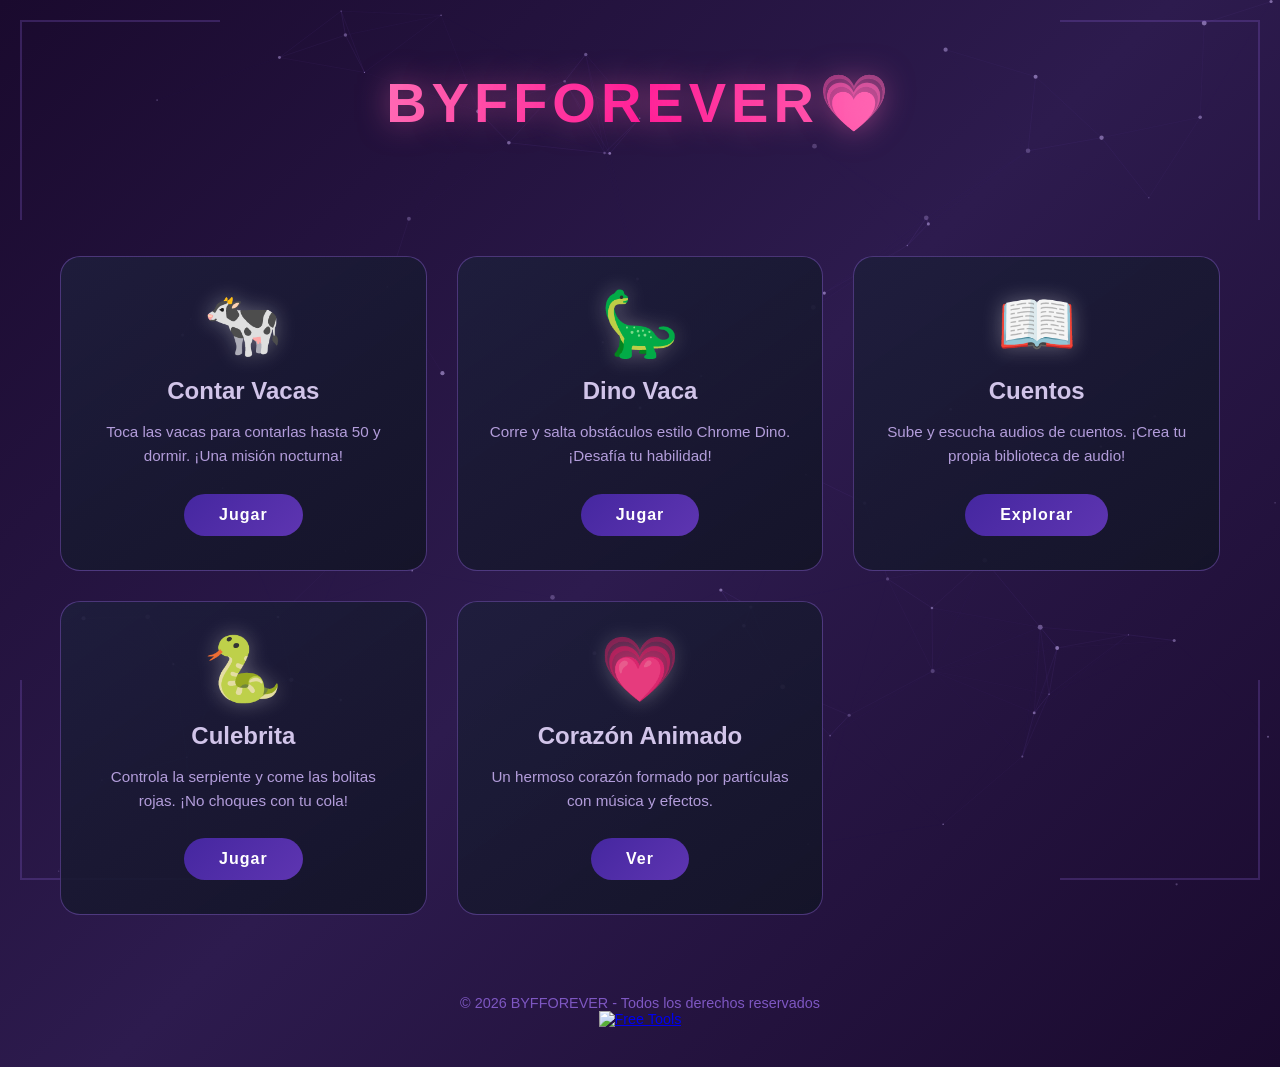
==== index.html @ 3b18bce5 "Actualizar contador de visitas" ====
<!DOCTYPE html>
<html lang="es">
<head>
    <meta charset="UTF-8">
    <meta name="viewport" content="width=device-width, initial-scale=1.0">
    
    <!-- Google Analytics -->
    <script async src="https://www.googletagmanager.com/gtag/js?id=G-MRZTTZBHJH"></script>
    <script>
      window.dataLayer = window.dataLayer || [];
      function gtag(){dataLayer.push(arguments);}
      gtag('js', new Date());
      gtag('config', 'G-MRZTTZBHJH');
    </script>
    
    <!-- Open Graph / Facebook -->
    <meta property="og:type" content="website">
    <meta property="og:url" content="https://byfforever.online/">
    <meta property="og:title" content="BYFFOREVER💗 - Juegos y más...">
    <meta property="og:description" content="Juegos, cuentos, música y momentos especiales para ti.">
    <!-- Imagen temporal de Unsplash (cambiar por tu imagen personalizada) -->
    <meta property="og:image" content="https://i.ibb.co/HTcwDqCf/Gemini-Generated-Image-w37ipyw37ipyw37i.png">
    
    <!-- Twitter -->
    <meta property="twitter:card" content="summary_large_image">
    <meta property="twitter:url" content="https://byfforever.online/">
    <meta property="twitter:title" content="BYFFOREVER💗 - Juegos y más...">
    <meta property="twitter:description" content="Juegos, cuentos, música y momentos especiales para ti.">
    <meta property="twitter:image" content="https://images.unsplash.com/photo-1516280440614-37939bbacd81?w=1200&h=630&fit=crop">
    
    <title>BYFFOREVER💗 - Juegos y más...</title>
    <style>
        * {
            margin: 0;
            padding: 0;
            box-sizing: border-box;
        }

        body {
            min-height: 100vh;
            background: linear-gradient(135deg, #1a0a2e 0%, #2d1b4e 50%, #1a0a2e 100%);
            font-family: 'Segoe UI', Tahoma, Geneva, Verdana, sans-serif;
            color: #e1bee7;
            overflow-x: hidden;
        }

        #particles-canvas {
            position: fixed;
            top: 0;
            left: 0;
            width: 100%;
            height: 100%;
            z-index: 0;
            pointer-events: none;
        }

        .content {
            position: relative;
            z-index: 1;
            padding: 20px;
            min-height: 100vh;
            display: flex;
            flex-direction: column;
            align-items: center;
        }

        .header {
            text-align: center;
            margin: 30px 0;
            padding: 20px;
        }

        .logo {
            font-size: 3.5em;
            font-weight: bold;
            background: linear-gradient(90deg, #ff69b4, #ff1493, #ff69b4);
            -webkit-background-clip: text;
            -webkit-text-fill-color: transparent;
            background-clip: text;
            text-shadow: 0 0 30px rgba(255, 105, 180, 0.5);
            letter-spacing: 5px;
            animation: glow 2s ease-in-out infinite alternate;
        }

        @keyframes glow {
            from { filter: drop-shadow(0 0 5px rgba(255, 105, 180, 0.5)); }
            to { filter: drop-shadow(0 0 20px rgba(255, 20, 147, 0.8)); }
        }

        .tagline-container {
            height: 35px;
            margin-top: 15px;
            overflow: hidden;
            position: relative;
        }

        .tagline {
            color: #d1c4e9;
            font-size: 1.2em;
            letter-spacing: 2px;
            position: absolute;
            width: 100%;
            text-align: center;
            opacity: 0;
            animation: fadeTagline 10s infinite;
        }

        .tagline:nth-child(1) { animation-delay: 0s; }
        .tagline:nth-child(2) { animation-delay: 2.5s; }
        .tagline:nth-child(3) { animation-delay: 5s; }
        .tagline:nth-child(4) { animation-delay: 7.5s; }

        @keyframes fadeTagline {
            0% { opacity: 0; transform: translateY(10px); }
            5% { opacity: 1; transform: translateY(0); }
            20% { opacity: 1; transform: translateY(0); }
            25% { opacity: 0; transform: translateY(-10px); }
            100% { opacity: 0; transform: translateY(-10px); }
        }

        .games-grid {
            display: grid;
            grid-template-columns: repeat(auto-fit, minmax(300px, 1fr));
            gap: 30px;
            padding: 20px;
            max-width: 1200px;
            width: 100%;
            margin-bottom: 40px;
        }

        .game-card {
            background: linear-gradient(145deg, rgba(30, 30, 60, 0.9), rgba(20, 20, 40, 0.95));
            border: 1px solid rgba(126, 87, 194, 0.5);
            border-radius: 20px;
            padding: 30px;
            text-align: center;
            transition: all 0.4s cubic-bezier(0.175, 0.885, 0.32, 1.275);
            cursor: pointer;
            position: relative;
            overflow: hidden;
        }

        .game-card::before {
            content: '';
            position: absolute;
            top: 0;
            left: 0;
            right: 0;
            height: 3px;
            background: linear-gradient(90deg, transparent, #7e57c2, transparent);
            opacity: 0;
            transition: opacity 0.3s;
        }

        .game-card:hover::before {
            opacity: 1;
        }

        .game-card:hover {
            transform: translateY(-10px) scale(1.02);
            box-shadow: 0 20px 40px rgba(126, 87, 194, 0.3),
                        0 0 30px rgba(126, 87, 194, 0.2);
            border-color: #7e57c2;
        }

        .game-card h2 {
            margin: 15px 0;
            color: #d1c4e9;
            font-size: 1.5em;
            font-weight: 600;
        }

        .game-card p {
            color: #b39ddb;
            margin-bottom: 25px;
            line-height: 1.6;
            font-size: 0.95em;
        }

        .play-btn {
            background: linear-gradient(135deg, #4527a0 0%, #5e35b1 100%);
            color: white;
            padding: 12px 35px;
            border: none;
            border-radius: 30px;
            cursor: pointer;
            text-decoration: none;
            display: inline-block;
            transition: all 0.3s;
            font-weight: 600;
            letter-spacing: 1px;
            position: relative;
            overflow: hidden;
        }

        .play-btn::before {
            content: '';
            position: absolute;
            top: 0;
            left: -100%;
            width: 100%;
            height: 100%;
            background: linear-gradient(90deg, transparent, rgba(255,255,255,0.2), transparent);
            transition: left 0.5s;
        }

        .play-btn:hover::before {
            left: 100%;
        }

        .play-btn:hover {
            background: linear-gradient(135deg, #5e35b1 0%, #7e57c2 100%);
            transform: scale(1.05);
            box-shadow: 0 5px 20px rgba(126, 87, 194, 0.5);
        }

        .icon {
            font-size: 4em;
            margin-bottom: 10px;
            filter: drop-shadow(0 0 10px rgba(255,255,255,0.3));
        }

        .footer {
            text-align: center;
            padding: 20px;
            color: #7e57c2;
            font-size: 0.9em;
            margin-top: auto;
        }

        /* Decoración de esquinas */
        .corner-decoration {
            position: fixed;
            width: 200px;
            height: 200px;
            border: 2px solid rgba(126, 87, 194, 0.3);
            pointer-events: none;
            z-index: 0;
        }

        .corner-tl { top: 20px; left: 20px; border-right: none; border-bottom: none; }
        .corner-tr { top: 20px; right: 20px; border-left: none; border-bottom: none; }
        .corner-bl { bottom: 20px; left: 20px; border-right: none; border-top: none; }
        .corner-br { bottom: 20px; right: 20px; border-left: none; border-top: none; }

        @media (max-width: 768px) {
            .logo {
                font-size: 2.5em;
            }
            
            .games-grid {
                grid-template-columns: 1fr;
                padding: 10px;
            }
            
            .game-card {
                padding: 20px;
            }
        }
    </style>
</head>
<body>
    <canvas id="particles-canvas"></canvas>
    
    <div class="corner-decoration corner-tl"></div>
    <div class="corner-decoration corner-tr"></div>
    <div class="corner-decoration corner-bl"></div>
    <div class="corner-decoration corner-br"></div>
    
    <div class="content">
        <header class="header">
            <h1 class="logo">BYFFOREVER💗</h1>
            <div class="tagline-container">
                <p class="tagline">🎮 Juegos y más... 🎮</p>
                <p class="tagline">😥 Regresa conmigo 😥</p>
                <p class="tagline">☹ ala si di que si ☹</p>
                <p class="tagline">💖 Te amo... 💖</p>
            </div>
        </header>
        
        <div class="games-grid">
            <div class="game-card">
                <div class="icon">🐄</div>
                <h2>Contar Vacas</h2>
                <p>Toca las vacas para contarlas hasta 50 y dormir. ¡Una misión nocturna!</p>
                <a href="contarvacas/" class="play-btn">Jugar</a>
            </div>
            
            <div class="game-card">
                <div class="icon">🦕</div>
                <h2>Dino Vaca</h2>
                <p>Corre y salta obstáculos estilo Chrome Dino. ¡Desafía tu habilidad!</p>
                <a href="dinovaca/" class="play-btn">Jugar</a>
            </div>
            
            <div class="game-card">
                <div class="icon">📖</div>
                <h2>Cuentos</h2>
                <p>Sube y escucha audios de cuentos. ¡Crea tu propia biblioteca de audio!</p>
                <a href="cuentos/" class="play-btn">Explorar</a>
            </div>
            
            <div class="game-card">
                <div class="icon">🐍</div>
                <h2>Culebrita</h2>
                <p>Controla la serpiente y come las bolitas rojas. ¡No choques con tu cola!</p>
                <a href="culebrita/" class="play-btn">Jugar</a>
            </div>
            
            <div class="game-card">
                <div class="icon">💗</div>
                <h2>Corazón Animado</h2>
                <p>Un hermoso corazón formado por partículas con música y efectos.</p>
                <a href="corazones/" class="play-btn">Ver</a>
            </div>
        </div>
        
        <footer class="footer">
            <p>© 2026 BYFFOREVER - Todos los derechos reservados</p>
            <!-- hitwebcounter Code START -->
            <a href="https://www.hitwebcounter.com/" target="_blank">
            <img src="https://hitwebcounter.com/counter/counter.php?page=21482931&style=0007&nbdigits=1&type=page&initCount=0" title="Free Tools" Alt="Free Tools"   border="0" /></a>
        </footer>
    </div>

    <script>
        // Sistema de partículas con conexiones
        const canvas = document.getElementById('particles-canvas');
        const ctx = canvas.getContext('2d');
        
        let particles = [];
        
        function resizeCanvas() {
            canvas.width = window.innerWidth;
            canvas.height = window.innerHeight;
        }
        
        function initParticles() {
            particles = [];
            const particleCount = Math.min(80, Math.floor(window.innerWidth / 15));
            
            for (let i = 0; i < particleCount; i++) {
                particles.push({
                    x: Math.random() * canvas.width,
                    y: Math.random() * canvas.height,
                    vx: (Math.random() - 0.5) * 0.4,
                    vy: (Math.random() - 0.5) * 0.4,
                    size: Math.random() * 2 + 0.5,
                    opacity: 0.3 + Math.random() * 0.4
                });
            }
        }
        
        function updateParticles() {
            particles.forEach(p => {
                p.x += p.vx;
                p.y += p.vy;
                
                if (p.x < 0 || p.x > canvas.width) p.vx *= -1;
                if (p.y < 0 || p.y > canvas.height) p.vy *= -1;
            });
        }
        
        function drawParticles() {
            ctx.clearRect(0, 0, canvas.width, canvas.height);
            
            // Dibujar partículas
            particles.forEach(p => {
                ctx.beginPath();
                ctx.arc(p.x, p.y, p.size, 0, Math.PI * 2);
                ctx.fillStyle = `rgba(179, 157, 219, ${p.opacity})`;
                ctx.fill();
            });
            
            // Dibujar conexiones
            particles.forEach((p1, i) => {
                particles.slice(i + 1).forEach(p2 => {
                    const dx = p1.x - p2.x;
                    const dy = p1.y - p2.y;
                    const distance = Math.sqrt(dx * dx + dy * dy);
                    const maxDistance = 150;
                    
                    if (distance < maxDistance) {
                        const opacity = (1 - distance / maxDistance) * 0.15;
                        ctx.beginPath();
                        ctx.moveTo(p1.x, p1.y);
                        ctx.lineTo(p2.x, p2.y);
                        ctx.strokeStyle = `rgba(126, 87, 194, ${opacity})`;
                        ctx.lineWidth = 1;
                        ctx.stroke();
                    }
                });
            });
        }
        
        function animate() {
            updateParticles();
            drawParticles();
            requestAnimationFrame(animate);
        }
        
        // Inicialización
        window.addEventListener('resize', () => {
            resizeCanvas();
            initParticles();
        });
        
        resizeCanvas();
        initParticles();
        animate();
    </script>
</body>
</html>
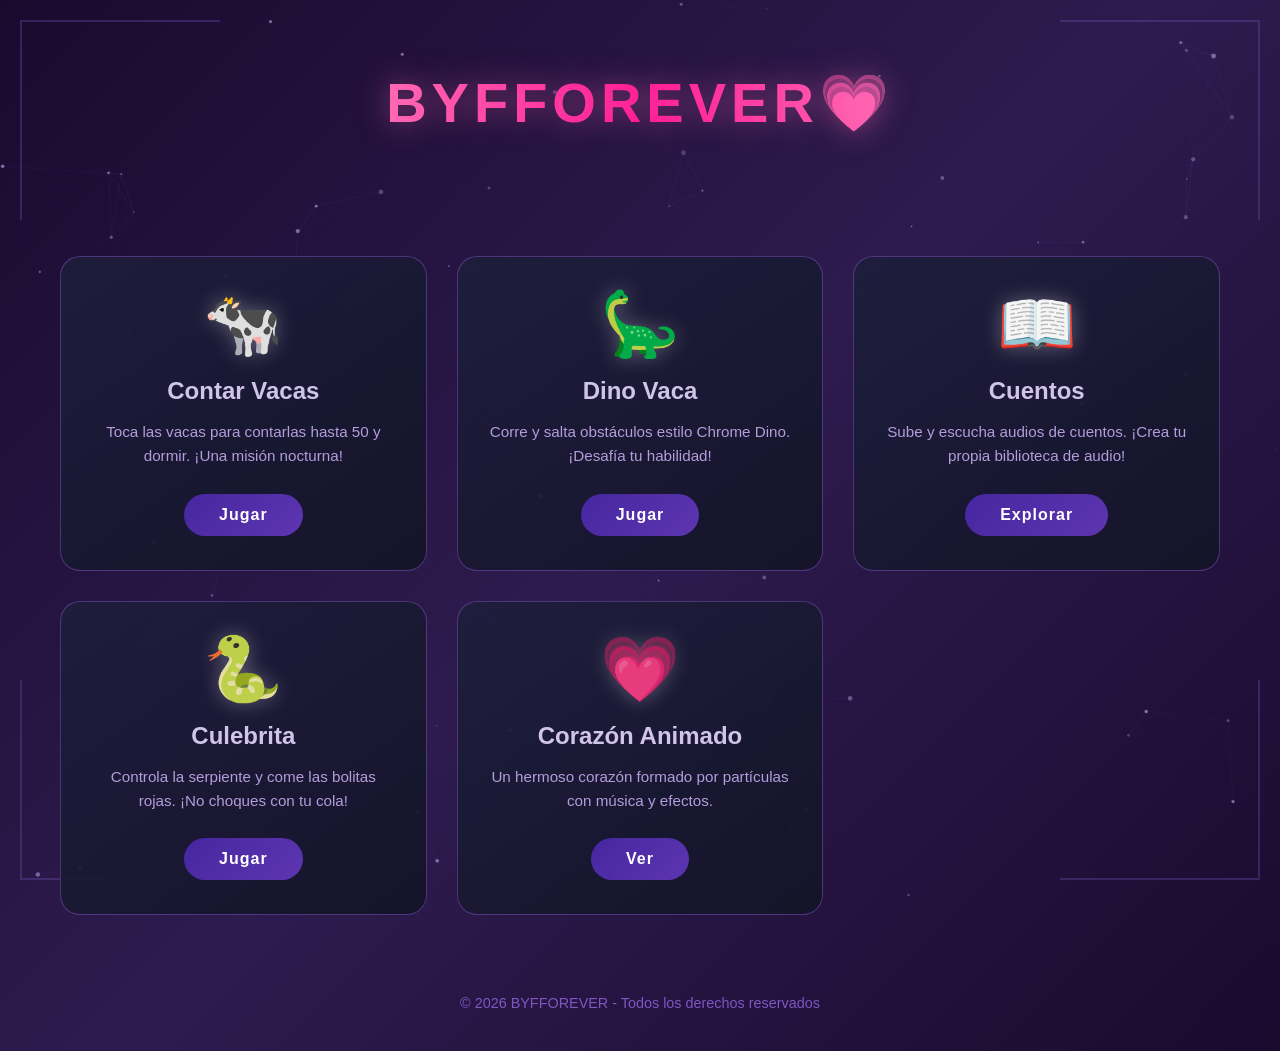
==== commit 3ff325f4: "Eliminar contador de visitas" ====
--- a/index.html
+++ b/index.html
@@ -317,9 +317,6 @@
         
         <footer class="footer">
             <p>© 2026 BYFFOREVER - Todos los derechos reservados</p>
-            <!-- hitwebcounter Code START -->
-            <a href="https://www.hitwebcounter.com/" target="_blank">
-            <img src="https://hitwebcounter.com/counter/counter.php?page=21482931&style=0007&nbdigits=1&type=page&initCount=0" title="Free Tools" Alt="Free Tools"   border="0" /></a>
         </footer>
     </div>
 
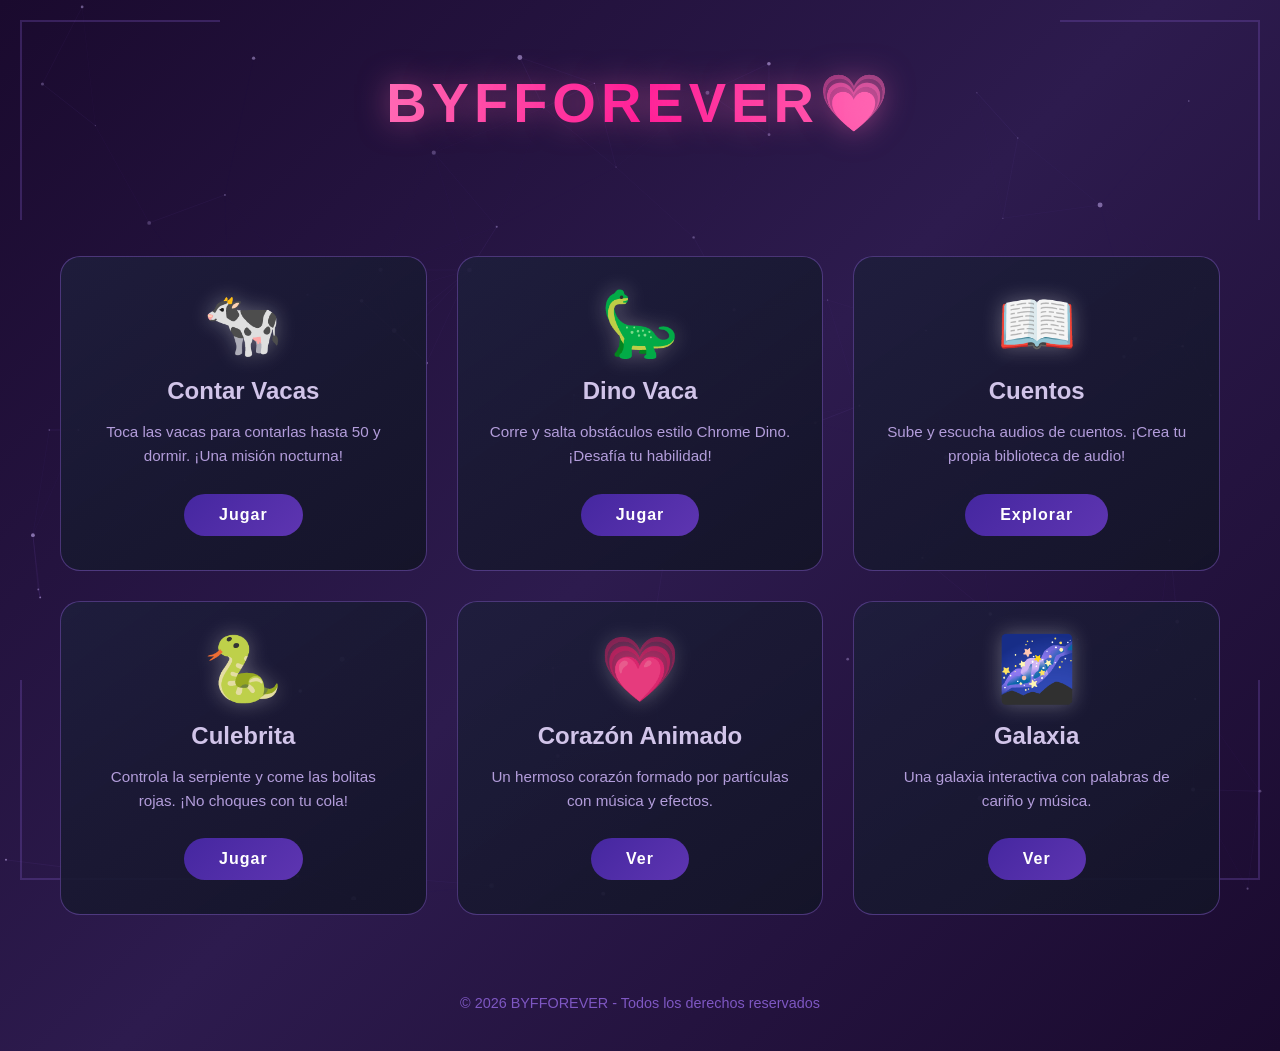
==== commit dbdcf3ea: "Agregar página de Galaxia interactiva" ====
--- a/index.html
+++ b/index.html
@@ -312,6 +312,13 @@
                 <h2>Corazón Animado</h2>
                 <p>Un hermoso corazón formado por partículas con música y efectos.</p>
                 <a href="corazones/" class="play-btn">Ver</a>
+            </div>
+            
+            <div class="game-card">
+                <div class="icon">🌌</div>
+                <h2>Galaxia</h2>
+                <p>Una galaxia interactiva con palabras de cariño y música.</p>
+                <a href="galaxia/" class="play-btn">Ver</a>
             </div>
         </div>
         
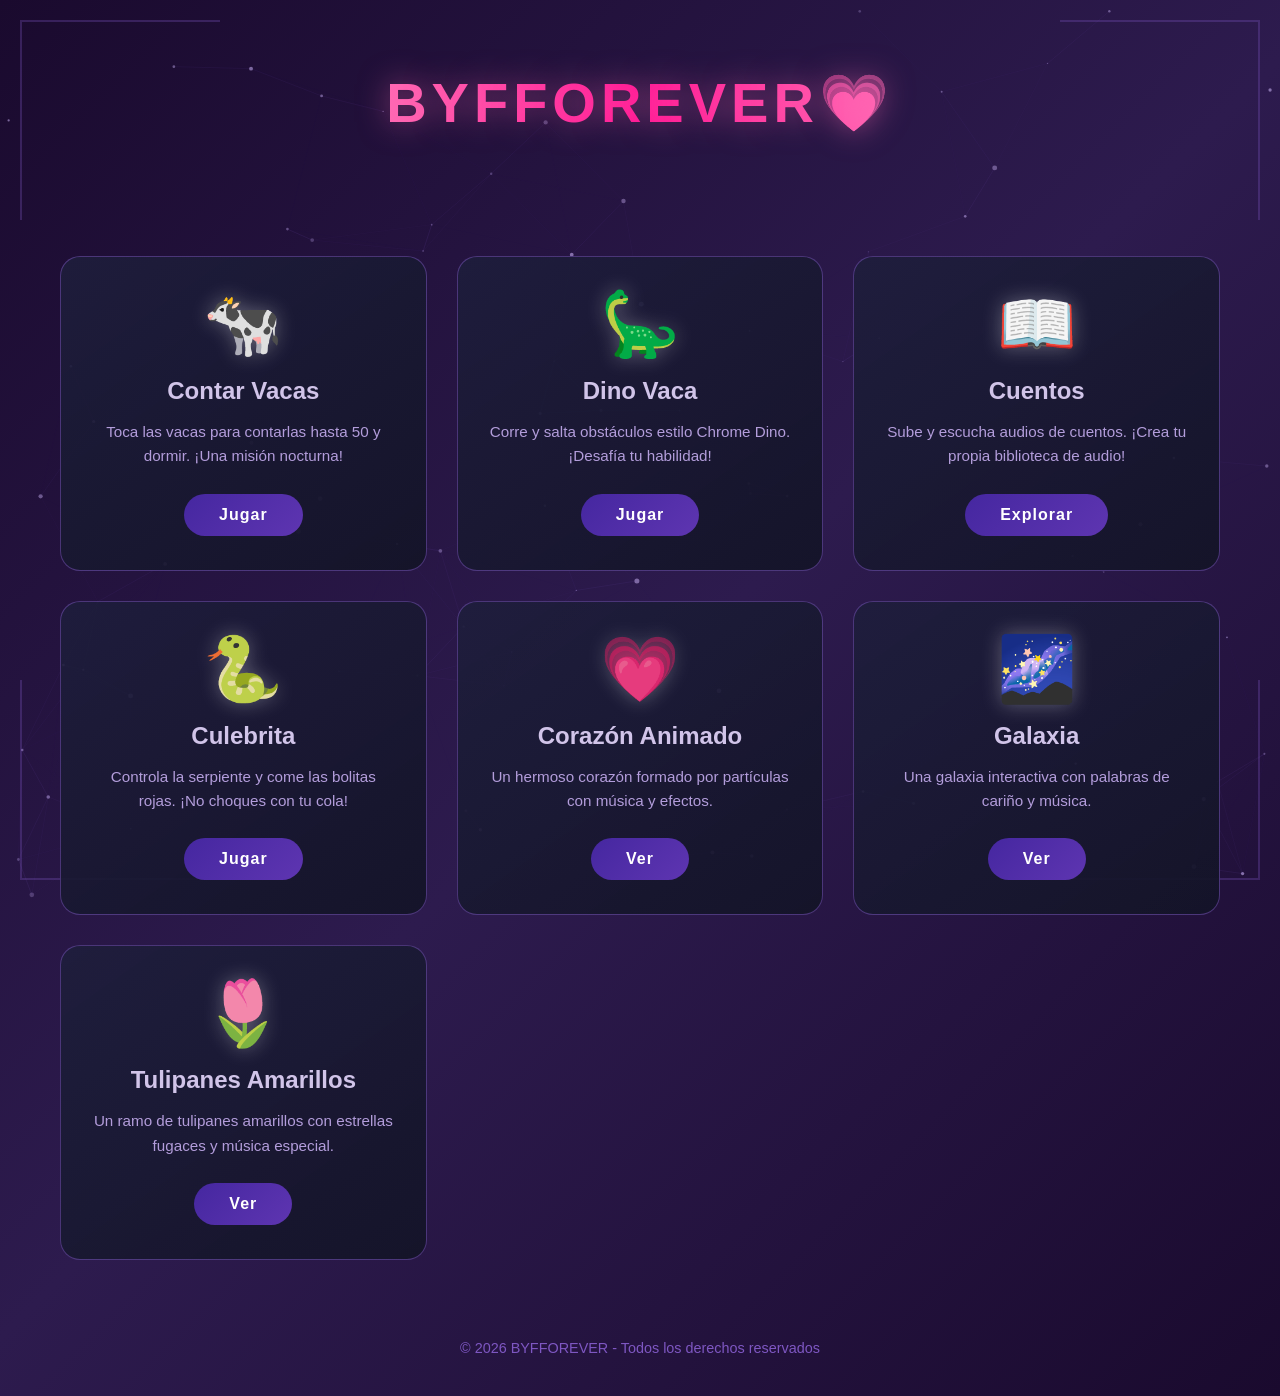
==== commit c8127565: "Agregar página de Tulipanes Amarillos con estrellas y música" ====
--- a/index.html
+++ b/index.html
@@ -319,6 +319,13 @@
                 <h2>Galaxia</h2>
                 <p>Una galaxia interactiva con palabras de cariño y música.</p>
                 <a href="galaxia/" class="play-btn">Ver</a>
+            </div>
+            
+            <div class="game-card">
+                <div class="icon">🌷</div>
+                <h2>Tulipanes Amarillos</h2>
+                <p>Un ramo de tulipanes amarillos con estrellas fugaces y música especial.</p>
+                <a href="tulipanes/" class="play-btn">Ver</a>
             </div>
         </div>
         
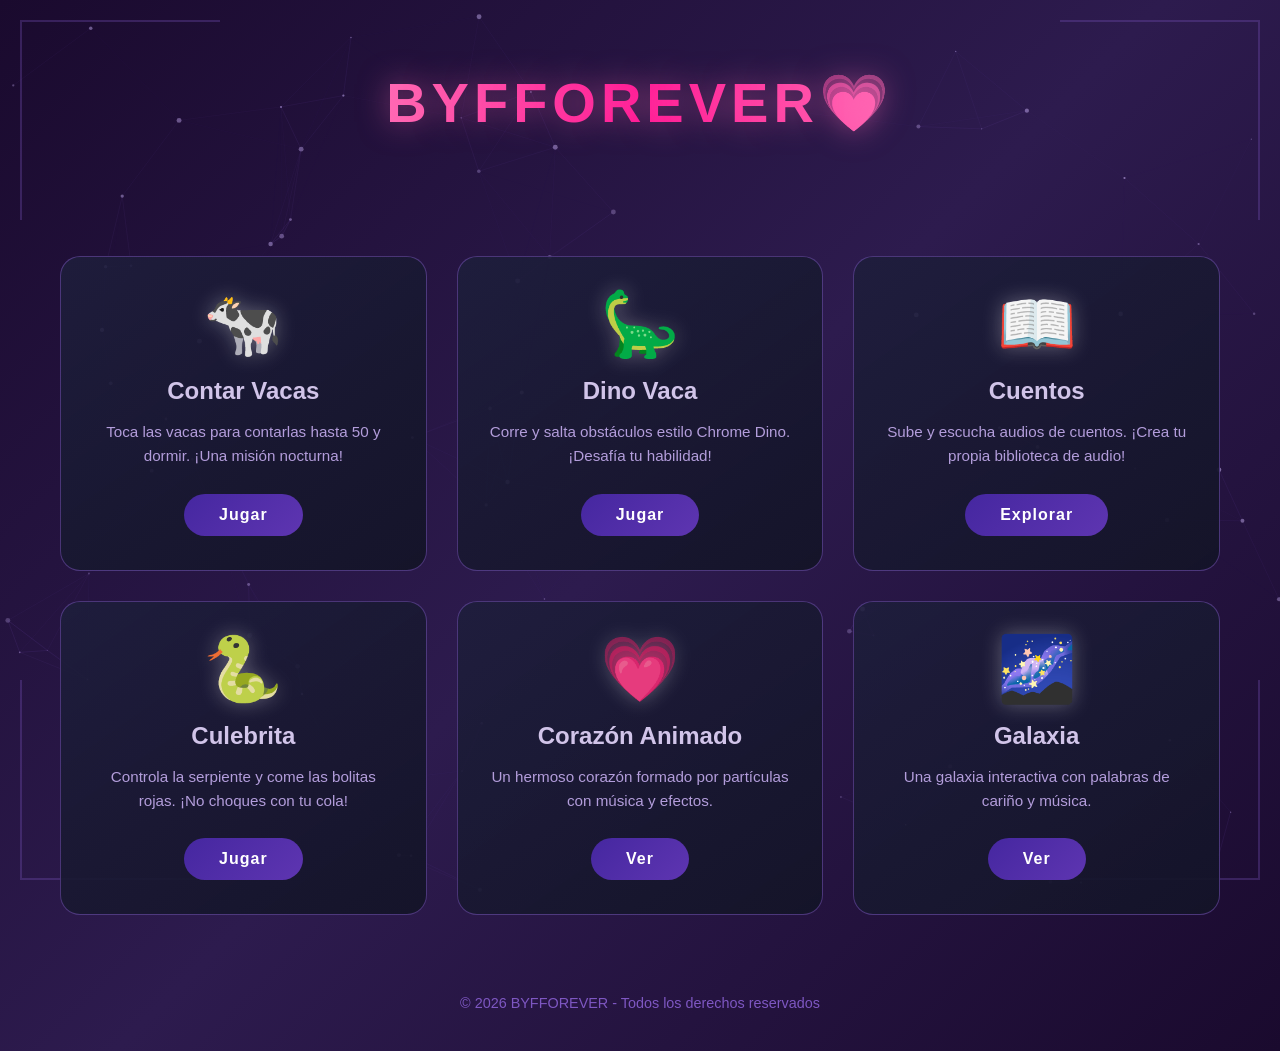
==== commit 46daf267: "Ocultar tulipanes temporalmente" ====
--- a/index.html
+++ b/index.html
@@ -321,12 +321,12 @@
                 <a href="galaxia/" class="play-btn">Ver</a>
             </div>
             
-            <div class="game-card">
+            <!-- <div class="game-card">
                 <div class="icon">🌷</div>
                 <h2>Tulipanes Amarillos</h2>
                 <p>Un ramo de tulipanes amarillos con estrellas fugaces y música especial.</p>
                 <a href="tulipanes/" class="play-btn">Ver</a>
-            </div>
+            </div> -->
         </div>
         
         <footer class="footer">
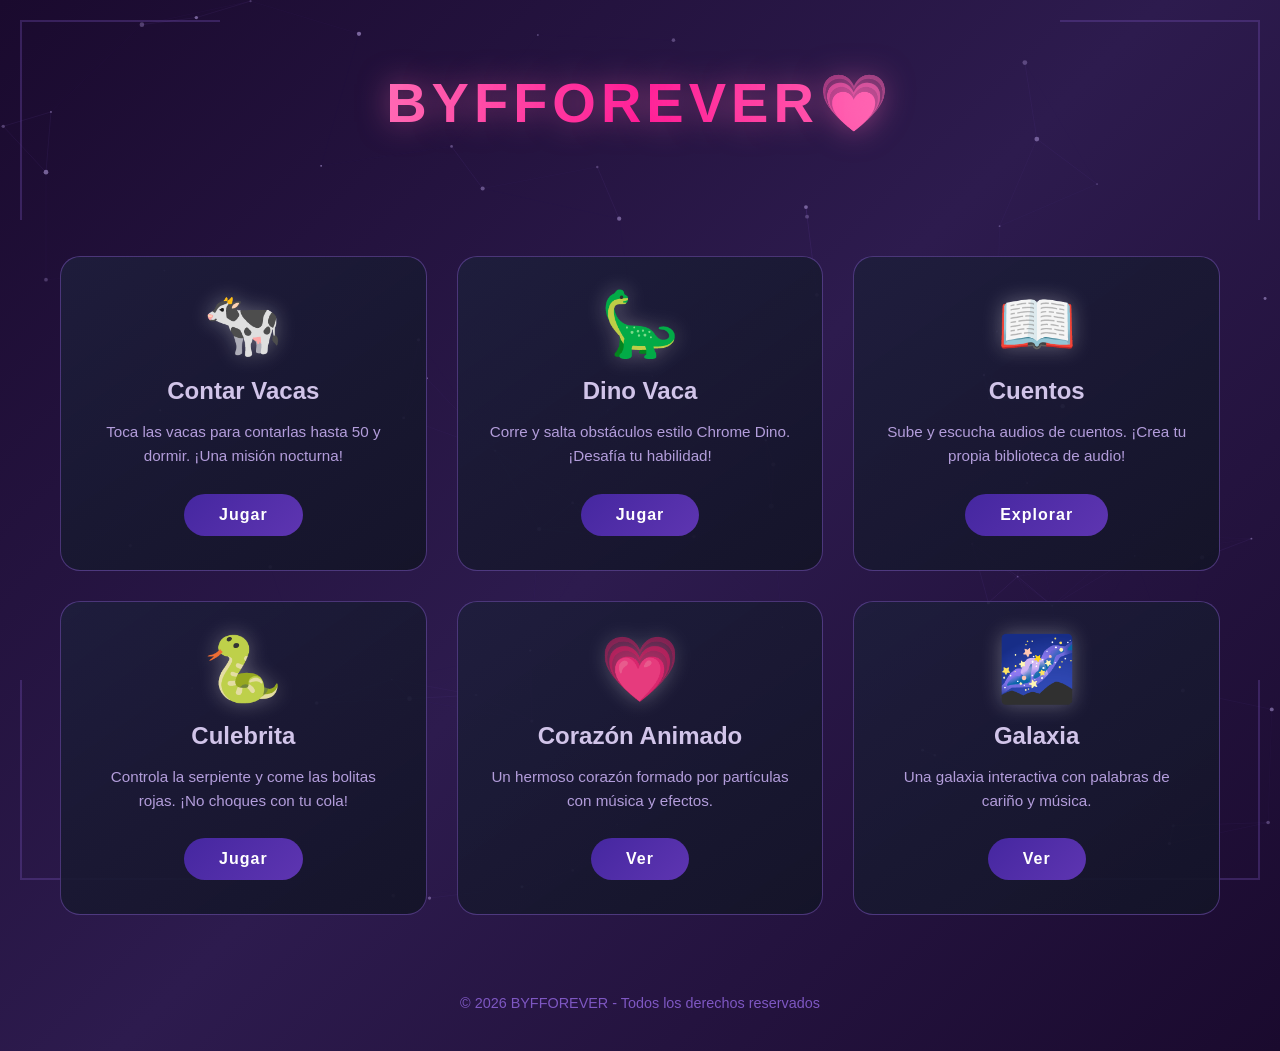
==== commit 18641a3c: "Agregar pagina de Notitas para dejar mensajes de amor" ====
--- a/index.html
+++ b/index.html
@@ -326,6 +326,13 @@
                 <h2>Tulipanes Amarillos</h2>
                 <p>Un ramo de tulipanes amarillos con estrellas fugaces y música especial.</p>
                 <a href="tulipanes/" class="play-btn">Ver</a>
+            </div> -->
+            
+            <!-- <div class="game-card">
+                <div class="icon">💌</div>
+                <h2>Notitas</h2>
+                <p>Deja notas de amor para mi 💕</p>
+                <a href="notas/" class="play-btn">Ver</a>
             </div> -->
         </div>
         
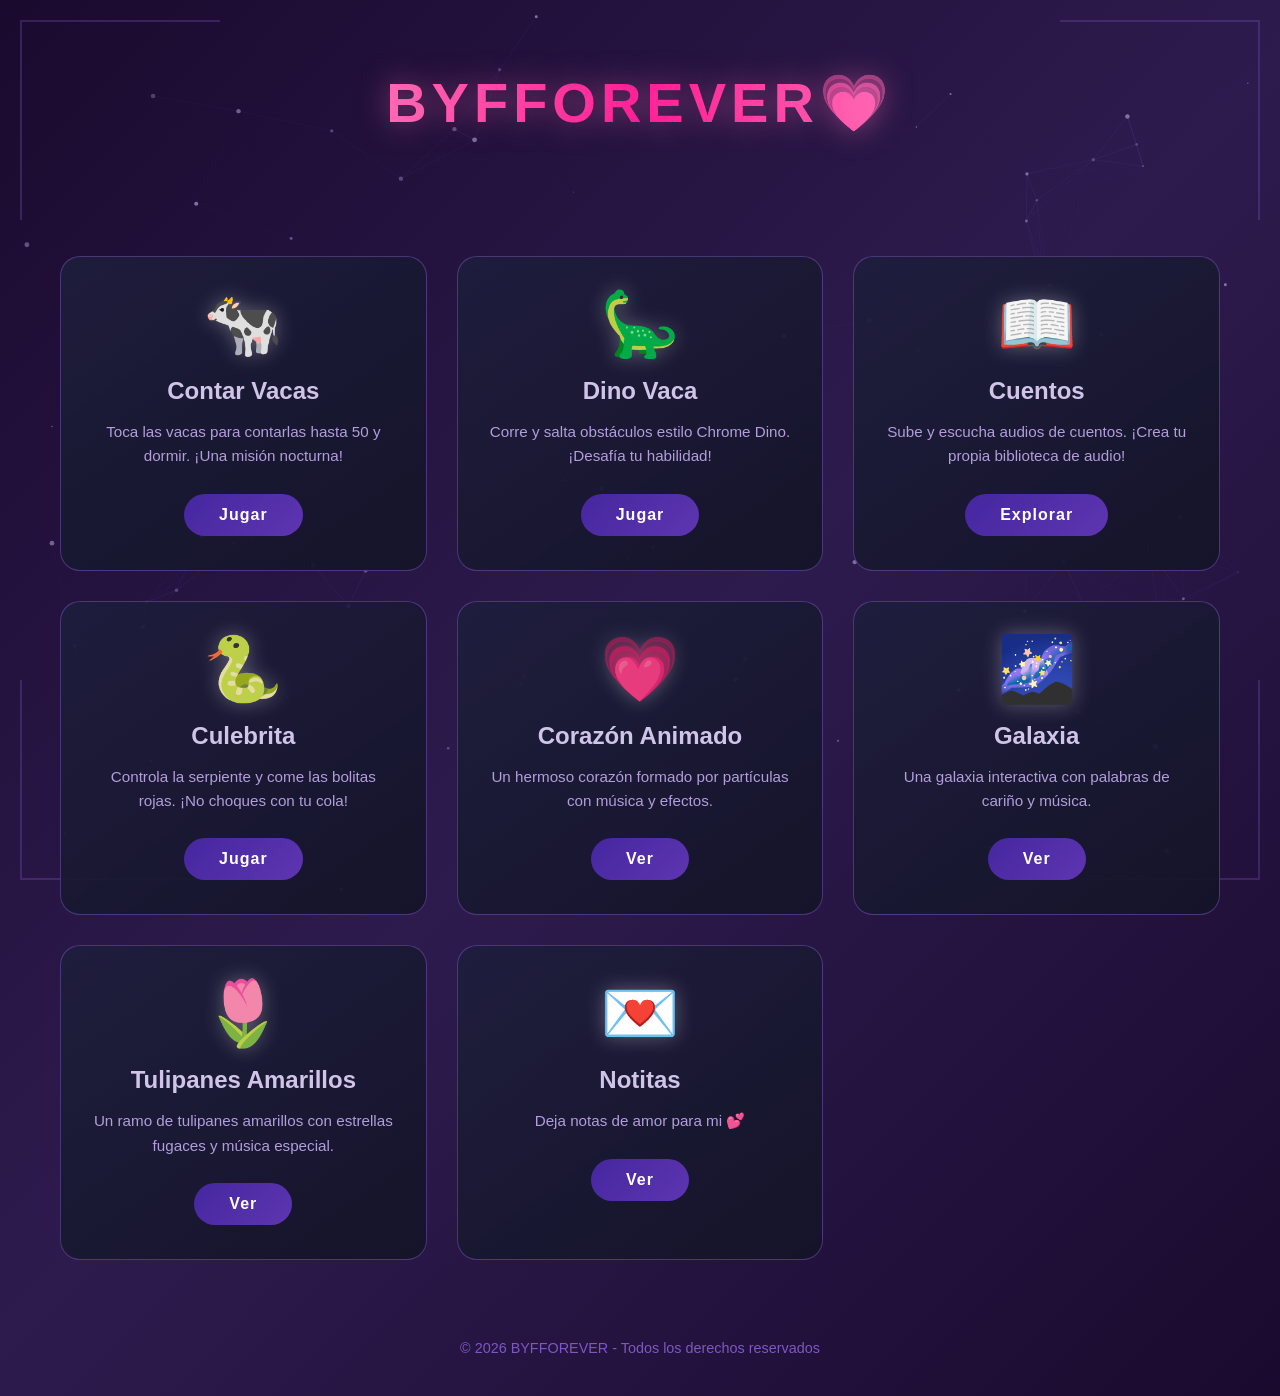
==== commit 6d609973: "Habilitar enlaces de Tulipanes y Notitas en el menu" ====
--- a/index.html
+++ b/index.html
@@ -321,19 +321,19 @@
                 <a href="galaxia/" class="play-btn">Ver</a>
             </div>
             
-            <!-- <div class="game-card">
+            <div class="game-card">
                 <div class="icon">🌷</div>
                 <h2>Tulipanes Amarillos</h2>
                 <p>Un ramo de tulipanes amarillos con estrellas fugaces y música especial.</p>
                 <a href="tulipanes/" class="play-btn">Ver</a>
-            </div> -->
-            
-            <!-- <div class="game-card">
+            </div>
+            
+            <div class="game-card">
                 <div class="icon">💌</div>
                 <h2>Notitas</h2>
                 <p>Deja notas de amor para mi 💕</p>
                 <a href="notas/" class="play-btn">Ver</a>
-            </div> -->
+            </div>
         </div>
         
         <footer class="footer">
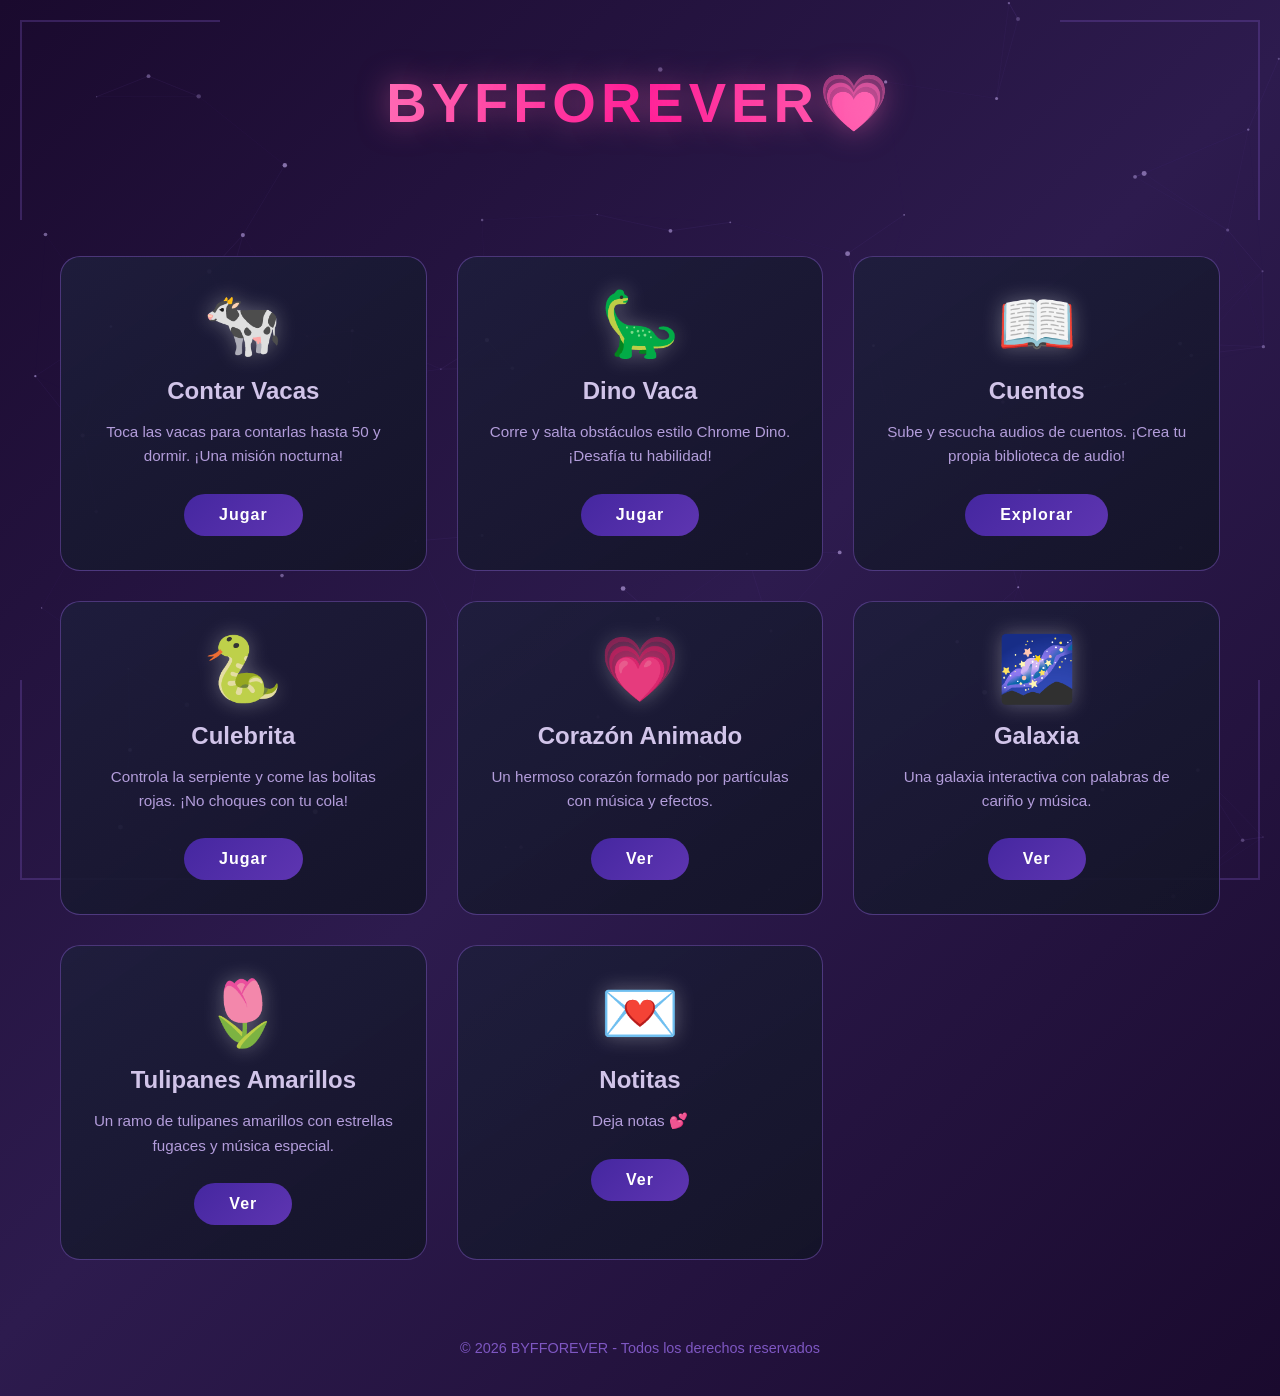
==== commit f49b5dd3: "Actualizar index.html cambio en nombre de notas" ====
--- a/index.html
+++ b/index.html
@@ -331,7 +331,7 @@
             <div class="game-card">
                 <div class="icon">💌</div>
                 <h2>Notitas</h2>
-                <p>Deja notas de amor para mi 💕</p>
+                <p>Deja notas 💕</p>
                 <a href="notas/" class="play-btn">Ver</a>
             </div>
         </div>
